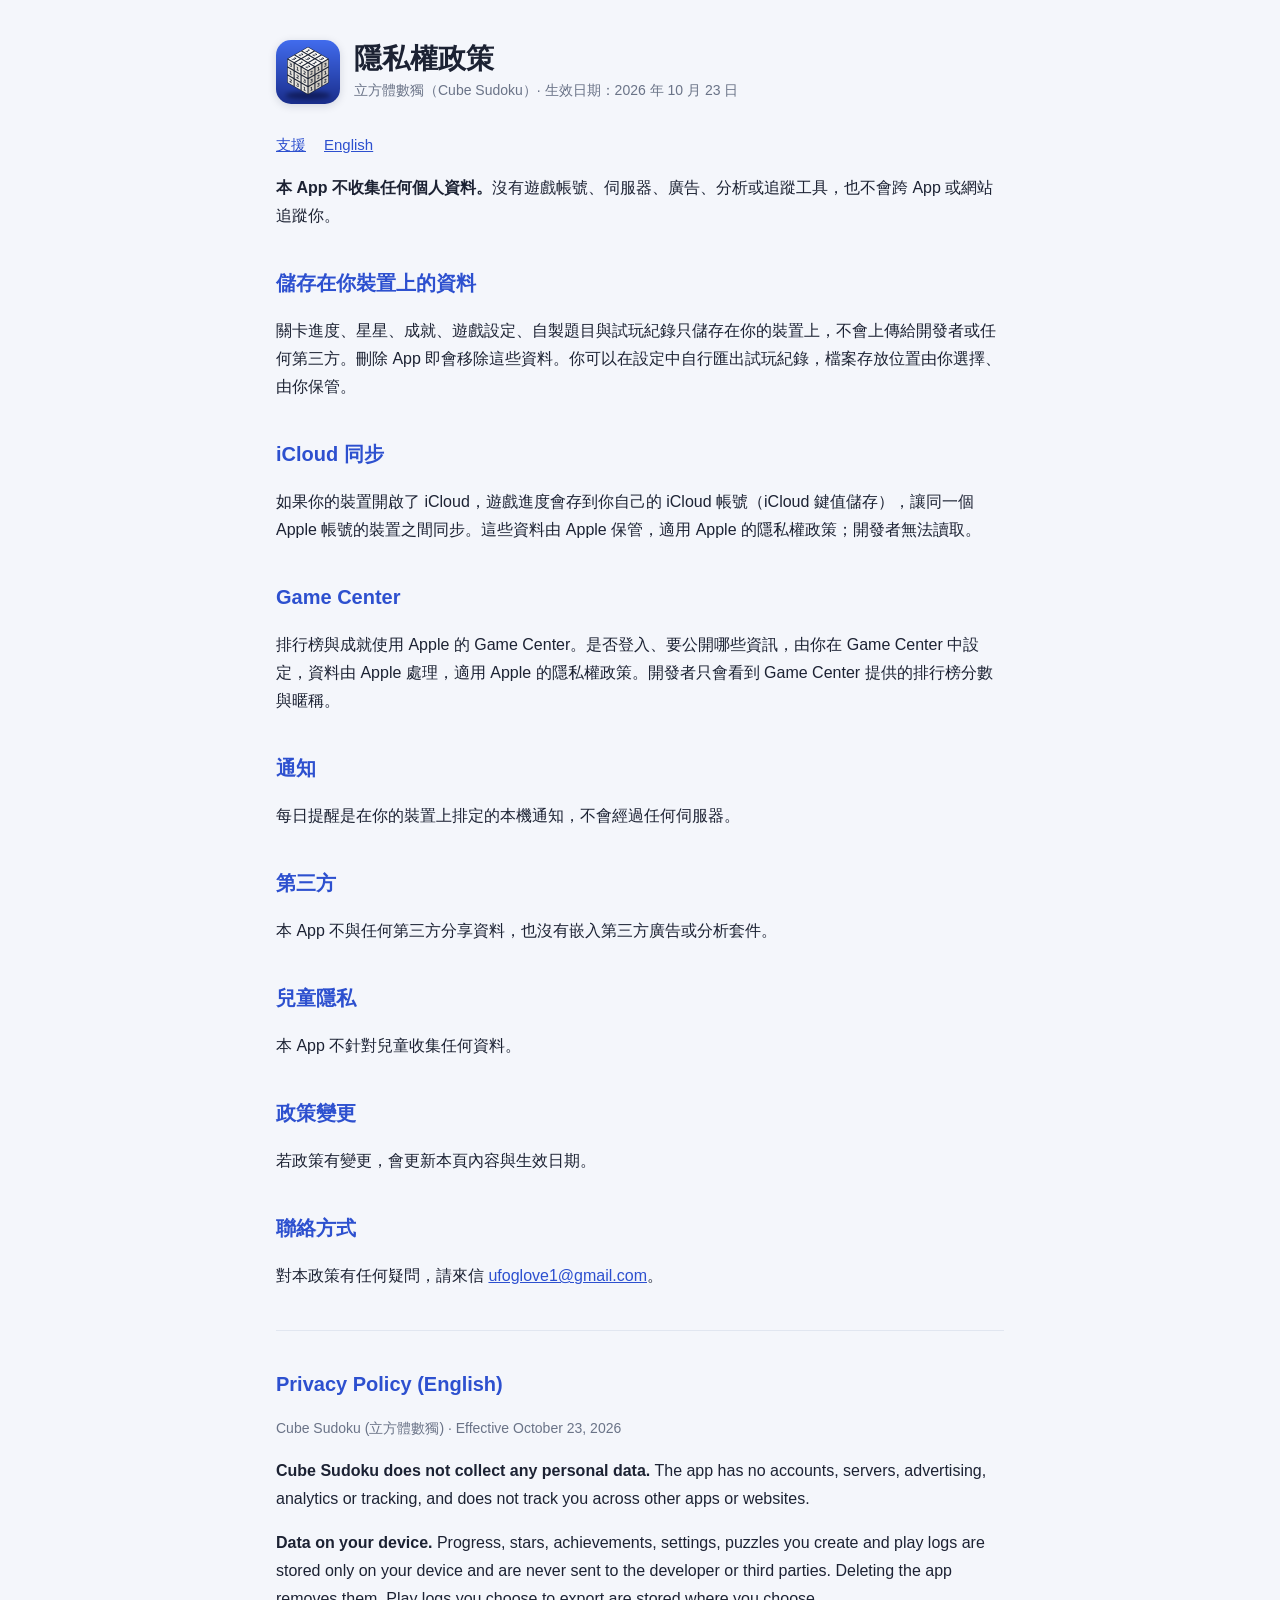
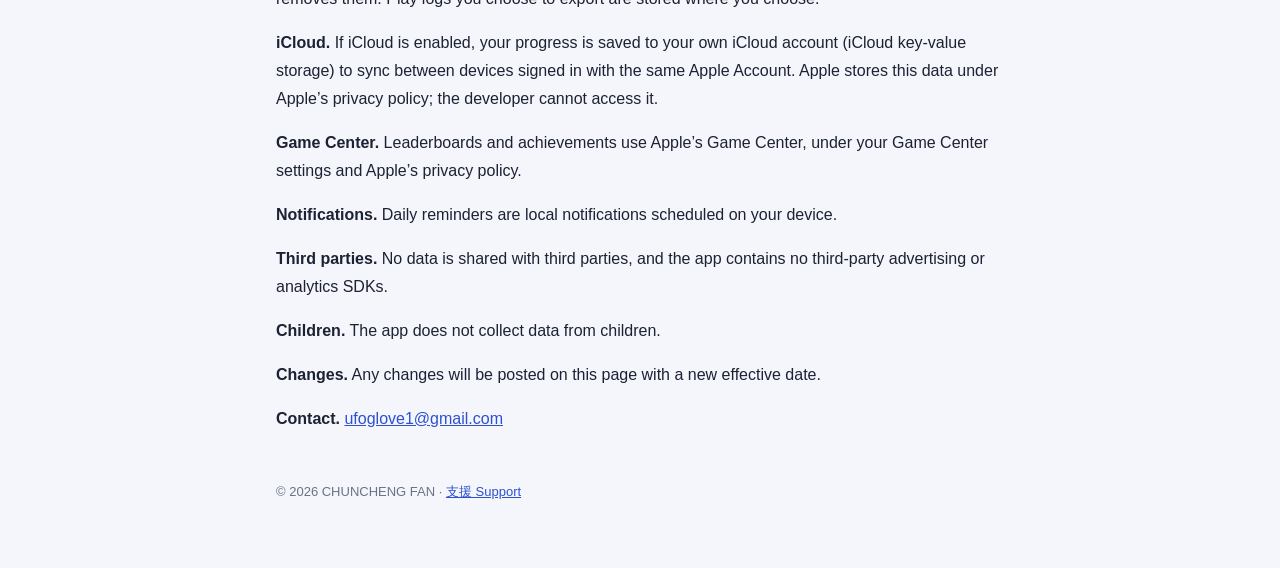
==== privacy.html @ f14a67f6 "立方體數獨支援頁與隱私權政策 Co-Authored-By: Claude Opus 5.5 <noreply@anthropic.com> Claude-Session: https://claud" ====
<!doctype html>
<html lang="zh-Hant">
<head>
<meta charset="utf-8">
<meta name="viewport" content="width=device-width, initial-scale=1">
<title>立方體數獨 隱私權政策</title>
<meta name="description" content="立方體數獨（Cube Sudoku）的隱私權政策：不收集任何個人資料。">
<link rel="icon" href="icon.png">
<link rel="stylesheet" href="style.css">
</head>
<body>
<main>
<header>
  <img src="icon.png" alt="立方體數獨 App 圖示">
  <div><h1>隱私權政策</h1><p class="sub">立方體數獨（Cube Sudoku）· 生效日期：2026 年 10 月 23 日</p></div>
</header>
<nav><a href="index.html">支援</a><a href="#en">English</a></nav>

<p><strong>本 App 不收集任何個人資料。</strong>沒有遊戲帳號、伺服器、廣告、分析或追蹤工具，也不會跨 App 或網站追蹤你。</p>

<h2>儲存在你裝置上的資料</h2>
<p>關卡進度、星星、成就、遊戲設定、自製題目與試玩紀錄只儲存在你的裝置上，不會上傳給開發者或任何第三方。刪除 App 即會移除這些資料。你可以在設定中自行匯出試玩紀錄，檔案存放位置由你選擇、由你保管。</p>

<h2>iCloud 同步</h2>
<p>如果你的裝置開啟了 iCloud，遊戲進度會存到你自己的 iCloud 帳號（iCloud 鍵值儲存），讓同一個 Apple 帳號的裝置之間同步。這些資料由 Apple 保管，適用 Apple 的隱私權政策；開發者無法讀取。</p>

<h2>Game Center</h2>
<p>排行榜與成就使用 Apple 的 Game Center。是否登入、要公開哪些資訊，由你在 Game Center 中設定，資料由 Apple 處理，適用 Apple 的隱私權政策。開發者只會看到 Game Center 提供的排行榜分數與暱稱。</p>

<h2>通知</h2>
<p>每日提醒是在你的裝置上排定的本機通知，不會經過任何伺服器。</p>

<h2>第三方</h2>
<p>本 App 不與任何第三方分享資料，也沒有嵌入第三方廣告或分析套件。</p>

<h2>兒童隱私</h2>
<p>本 App 不針對兒童收集任何資料。</p>

<h2>政策變更</h2>
<p>若政策有變更，會更新本頁內容與生效日期。</p>

<h2>聯絡方式</h2>
<p>對本政策有任何疑問，請來信 <a href="mailto:ufoglove1@gmail.com">ufoglove1@gmail.com</a>。</p>

<hr>
<h2 id="en">Privacy Policy (English)</h2>
<p class="muted">Cube Sudoku (立方體數獨) · Effective October 23, 2026</p>
<p><strong>Cube Sudoku does not collect any personal data.</strong> The app has no accounts, servers, advertising, analytics or tracking, and does not track you across other apps or websites.</p>
<p><strong>Data on your device.</strong> Progress, stars, achievements, settings, puzzles you create and play logs are stored only on your device and are never sent to the developer or third parties. Deleting the app removes them. Play logs you choose to export are stored where you choose.</p>
<p><strong>iCloud.</strong> If iCloud is enabled, your progress is saved to your own iCloud account (iCloud key-value storage) to sync between devices signed in with the same Apple Account. Apple stores this data under Apple’s privacy policy; the developer cannot access it.</p>
<p><strong>Game Center.</strong> Leaderboards and achievements use Apple’s Game Center, under your Game Center settings and Apple’s privacy policy.</p>
<p><strong>Notifications.</strong> Daily reminders are local notifications scheduled on your device.</p>
<p><strong>Third parties.</strong> No data is shared with third parties, and the app contains no third-party advertising or analytics SDKs.</p>
<p><strong>Children.</strong> The app does not collect data from children.</p>
<p><strong>Changes.</strong> Any changes will be posted on this page with a new effective date.</p>
<p><strong>Contact.</strong> <a href="mailto:ufoglove1@gmail.com">ufoglove1@gmail.com</a></p>
<footer>© 2026 CHUNCHENG FAN · <a href="index.html">支援 Support</a></footer>
</main>
</body>
</html>
---- style.css ----
:root { --bg: #F4F6FB; --panel: #FFFFFF; --text: #1C2233; --muted: #6A7387; --accent: #2D50CF; --line: #E1E6F0; }
@media (prefers-color-scheme: dark) { :root { --bg: #0F1320; --panel: #171C2C; --text: #E8ECF5; --muted: #8E97AB; --accent: #7F9BFF; --line: #262D42; } }
* { box-sizing: border-box; }
body { margin: 0; background: var(--bg); color: var(--text); font: 16px/1.75 -apple-system, BlinkMacSystemFont, "PingFang TC", "Noto Sans TC", "Segoe UI", sans-serif; }
main { max-width: 760px; margin: 0 auto; padding: 40px 16px 64px; }
header { display: flex; align-items: center; gap: 14px; margin-bottom: 28px; }
header img { width: 64px; height: 64px; border-radius: 15px; box-shadow: 0 2px 8px rgba(20, 30, 60, .15); }
h1 { font-size: 28px; margin: 0; line-height: 1.2; }
.sub { color: var(--muted); margin: 2px 0 0; font-size: 14px; }
h2 { font-size: 20px; margin: 36px 0 10px; color: var(--accent); }
h3 { font-size: 17px; margin: 22px 0 6px; }
.muted { color: var(--muted); font-size: 14px; }
a { color: var(--accent); }
nav { display: flex; gap: 18px; flex-wrap: wrap; margin-bottom: 8px; font-size: 15px; }
.card { background: var(--panel); border: 1px solid var(--line); border-radius: 12px; padding: 4px 18px 14px; margin-top: 14px; }
ul { padding-left: 22px; }
hr { border: 0; border-top: 1px solid var(--line); margin: 40px 0 24px; }
footer { color: var(--muted); font-size: 13px; margin-top: 48px; }
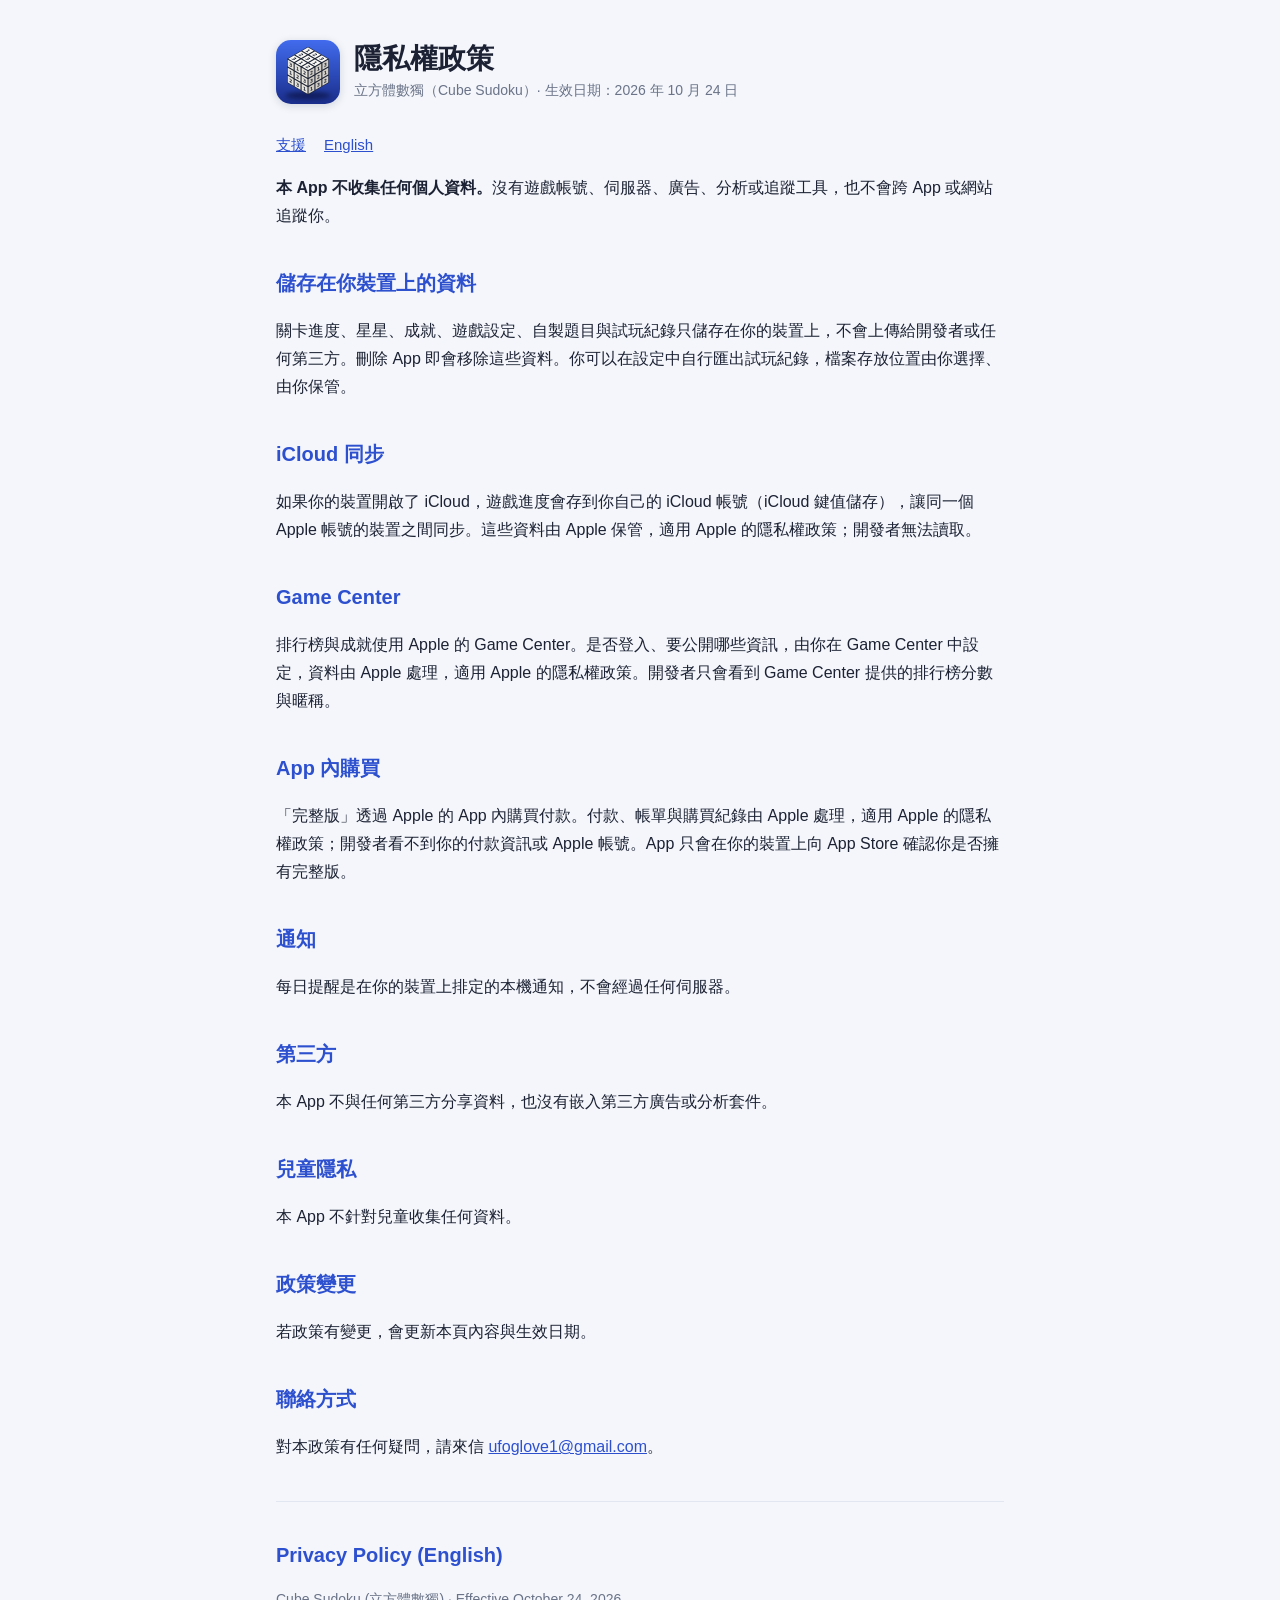
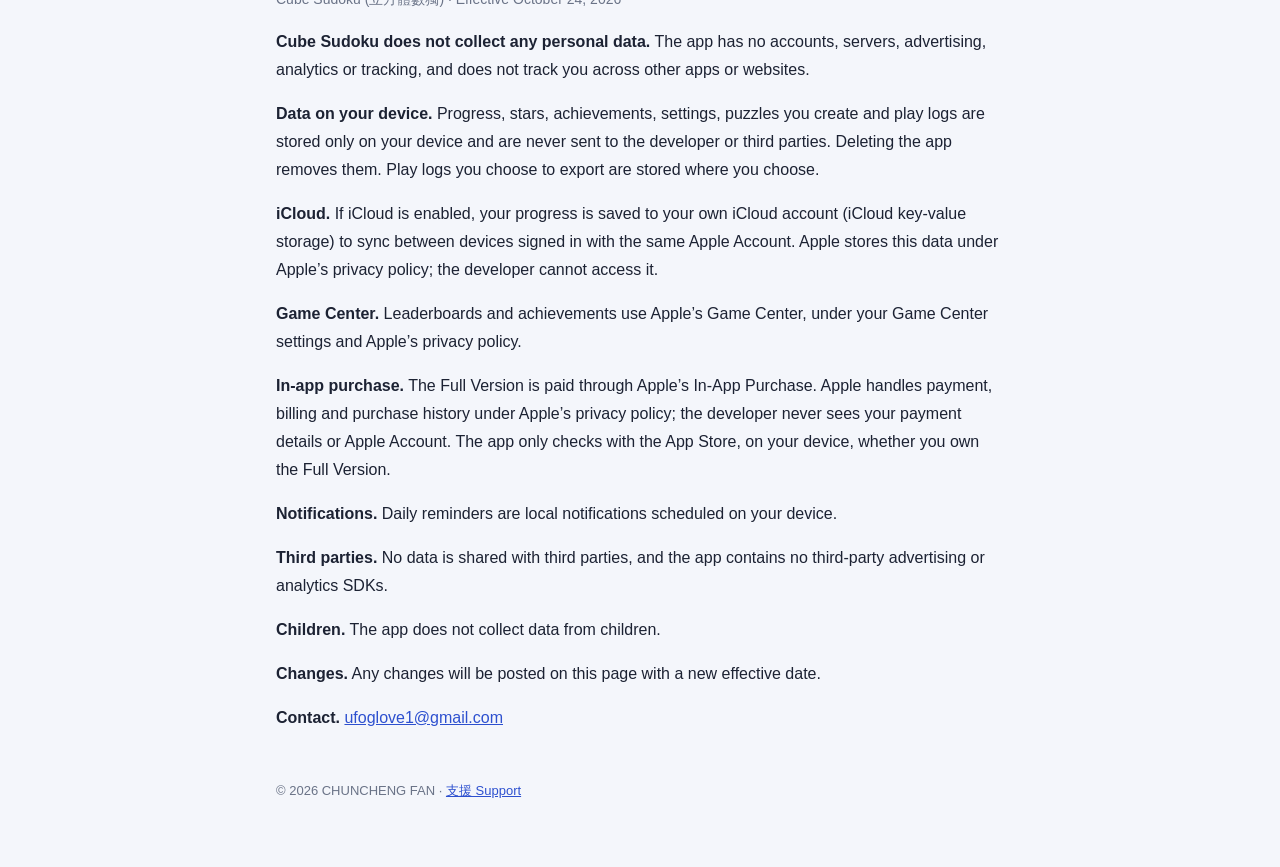
==== commit 9f172858: "支援頁與隱私權政策：加入完整版（App 內購買）說明 Co-Authored-By: Claude Opus 5.5 <noreply@anthropic.com> Claude-Session: h" ====
--- a/privacy.html
+++ b/privacy.html
@@ -12,7 +12,7 @@
 <main>
 <header>
   <img src="icon.png" alt="立方體數獨 App 圖示">
-  <div><h1>隱私權政策</h1><p class="sub">立方體數獨（Cube Sudoku）· 生效日期：2026 年 10 月 23 日</p></div>
+  <div><h1>隱私權政策</h1><p class="sub">立方體數獨（Cube Sudoku）· 生效日期：2026 年 10 月 24 日</p></div>
 </header>
 <nav><a href="index.html">支援</a><a href="#en">English</a></nav>
 
@@ -26,6 +26,9 @@
 
 <h2>Game Center</h2>
 <p>排行榜與成就使用 Apple 的 Game Center。是否登入、要公開哪些資訊，由你在 Game Center 中設定，資料由 Apple 處理，適用 Apple 的隱私權政策。開發者只會看到 Game Center 提供的排行榜分數與暱稱。</p>
+
+<h2>App 內購買</h2>
+<p>「完整版」透過 Apple 的 App 內購買付款。付款、帳單與購買紀錄由 Apple 處理，適用 Apple 的隱私權政策；開發者看不到你的付款資訊或 Apple 帳號。App 只會在你的裝置上向 App Store 確認你是否擁有完整版。</p>
 
 <h2>通知</h2>
 <p>每日提醒是在你的裝置上排定的本機通知，不會經過任何伺服器。</p>
@@ -44,11 +47,12 @@
 
 <hr>
 <h2 id="en">Privacy Policy (English)</h2>
-<p class="muted">Cube Sudoku (立方體數獨) · Effective October 23, 2026</p>
+<p class="muted">Cube Sudoku (立方體數獨) · Effective October 24, 2026</p>
 <p><strong>Cube Sudoku does not collect any personal data.</strong> The app has no accounts, servers, advertising, analytics or tracking, and does not track you across other apps or websites.</p>
 <p><strong>Data on your device.</strong> Progress, stars, achievements, settings, puzzles you create and play logs are stored only on your device and are never sent to the developer or third parties. Deleting the app removes them. Play logs you choose to export are stored where you choose.</p>
 <p><strong>iCloud.</strong> If iCloud is enabled, your progress is saved to your own iCloud account (iCloud key-value storage) to sync between devices signed in with the same Apple Account. Apple stores this data under Apple’s privacy policy; the developer cannot access it.</p>
 <p><strong>Game Center.</strong> Leaderboards and achievements use Apple’s Game Center, under your Game Center settings and Apple’s privacy policy.</p>
+<p><strong>In-app purchase.</strong> The Full Version is paid through Apple’s In-App Purchase. Apple handles payment, billing and purchase history under Apple’s privacy policy; the developer never sees your payment details or Apple Account. The app only checks with the App Store, on your device, whether you own the Full Version.</p>
 <p><strong>Notifications.</strong> Daily reminders are local notifications scheduled on your device.</p>
 <p><strong>Third parties.</strong> No data is shared with third parties, and the app contains no third-party advertising or analytics SDKs.</p>
 <p><strong>Children.</strong> The app does not collect data from children.</p>
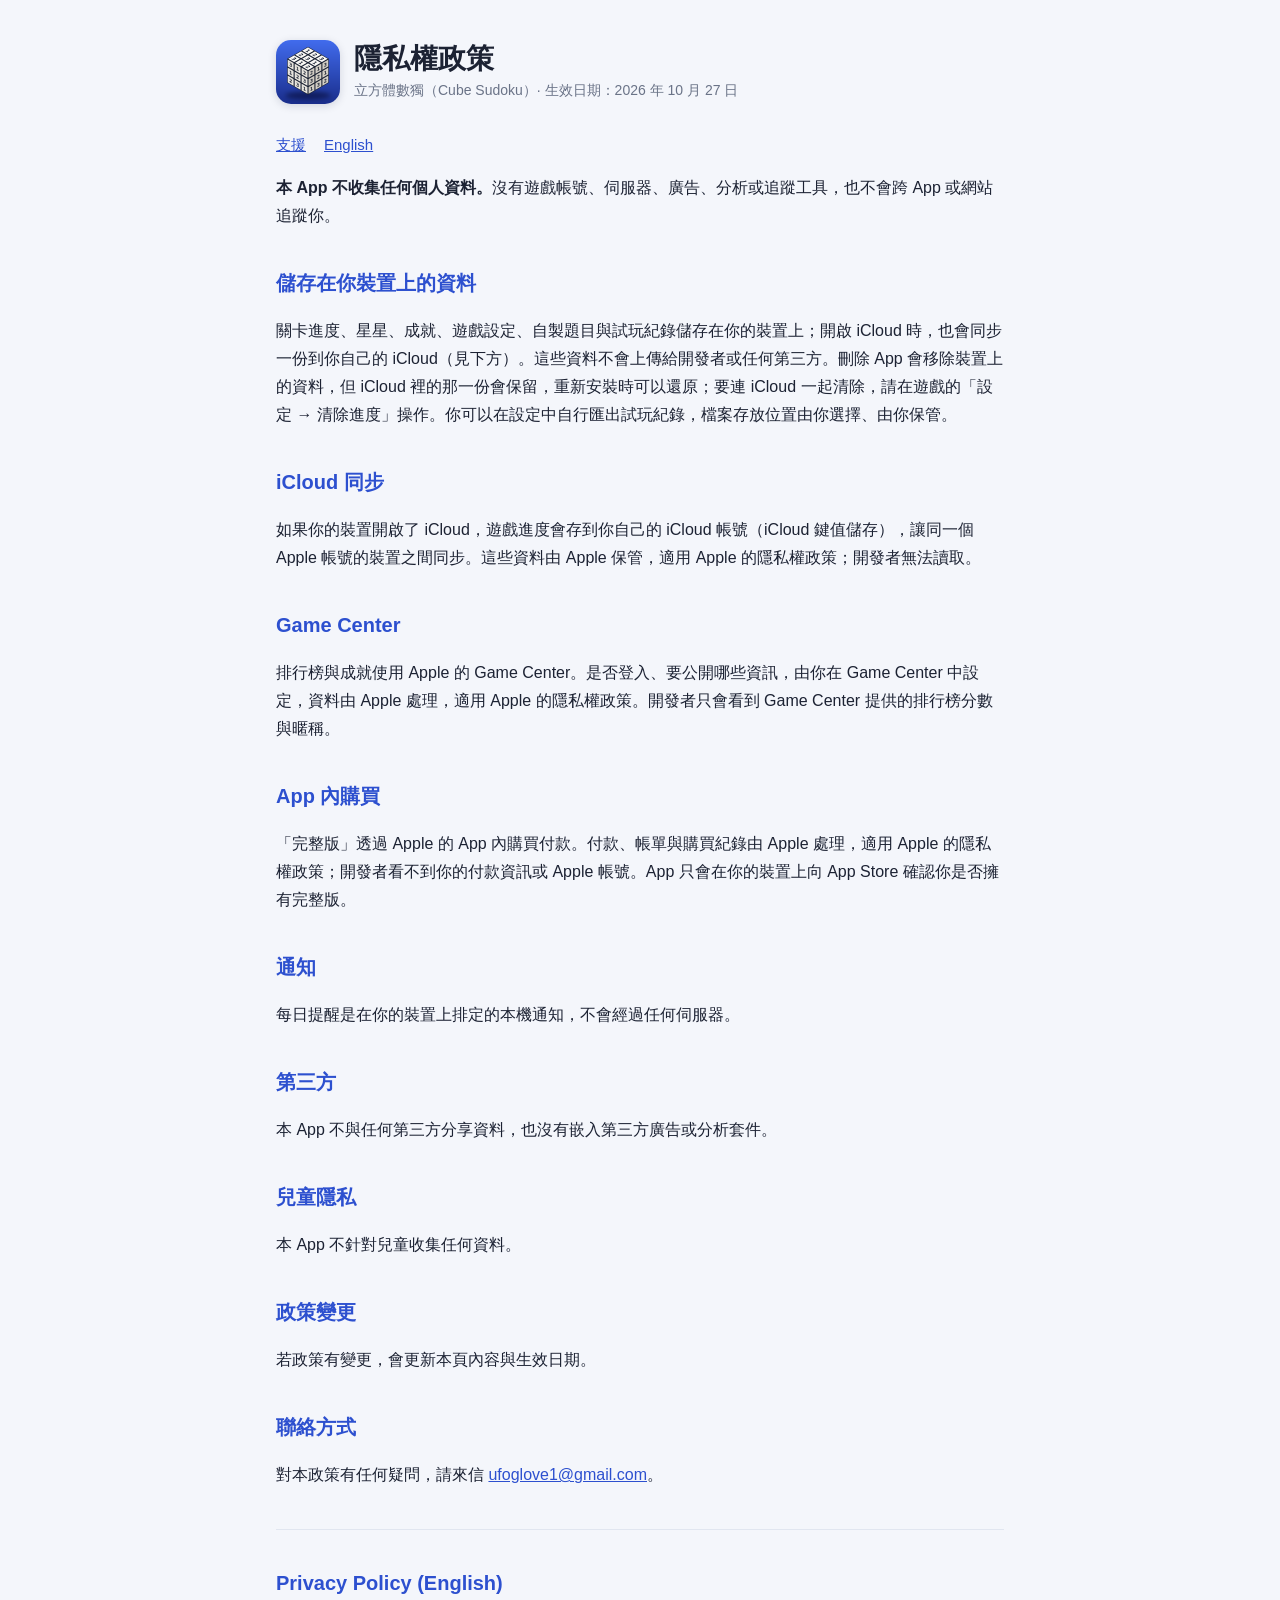
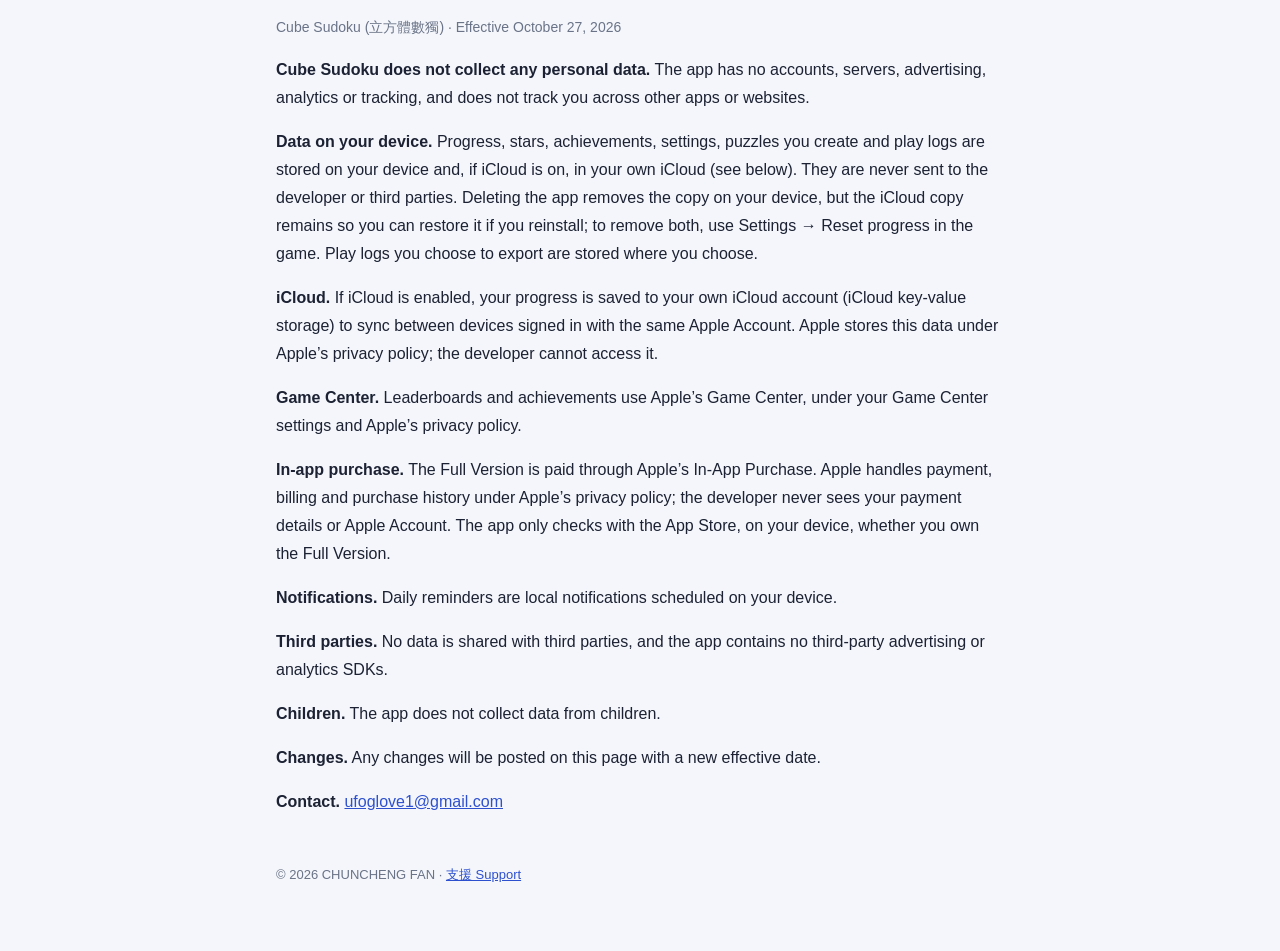
==== commit 74cdd84f: "隱私權政策：更正刪除資料與 iCloud 同步說明 Co-Authored-By: Claude Opus 5.5 <noreply@anthropic.com> Claude-Session: ht" ====
--- a/privacy.html
+++ b/privacy.html
@@ -12,14 +12,14 @@
 <main>
 <header>
   <img src="icon.png" alt="立方體數獨 App 圖示">
-  <div><h1>隱私權政策</h1><p class="sub">立方體數獨（Cube Sudoku）· 生效日期：2026 年 10 月 24 日</p></div>
+  <div><h1>隱私權政策</h1><p class="sub">立方體數獨（Cube Sudoku）· 生效日期：2026 年 10 月 27 日</p></div>
 </header>
 <nav><a href="index.html">支援</a><a href="#en">English</a></nav>
 
 <p><strong>本 App 不收集任何個人資料。</strong>沒有遊戲帳號、伺服器、廣告、分析或追蹤工具，也不會跨 App 或網站追蹤你。</p>
 
 <h2>儲存在你裝置上的資料</h2>
-<p>關卡進度、星星、成就、遊戲設定、自製題目與試玩紀錄只儲存在你的裝置上，不會上傳給開發者或任何第三方。刪除 App 即會移除這些資料。你可以在設定中自行匯出試玩紀錄，檔案存放位置由你選擇、由你保管。</p>
+<p>關卡進度、星星、成就、遊戲設定、自製題目與試玩紀錄儲存在你的裝置上；開啟 iCloud 時，也會同步一份到你自己的 iCloud（見下方）。這些資料不會上傳給開發者或任何第三方。刪除 App 會移除裝置上的資料，但 iCloud 裡的那一份會保留，重新安裝時可以還原；要連 iCloud 一起清除，請在遊戲的「設定 → 清除進度」操作。你可以在設定中自行匯出試玩紀錄，檔案存放位置由你選擇、由你保管。</p>
 
 <h2>iCloud 同步</h2>
 <p>如果你的裝置開啟了 iCloud，遊戲進度會存到你自己的 iCloud 帳號（iCloud 鍵值儲存），讓同一個 Apple 帳號的裝置之間同步。這些資料由 Apple 保管，適用 Apple 的隱私權政策；開發者無法讀取。</p>
@@ -47,9 +47,9 @@
 
 <hr>
 <h2 id="en">Privacy Policy (English)</h2>
-<p class="muted">Cube Sudoku (立方體數獨) · Effective October 24, 2026</p>
+<p class="muted">Cube Sudoku (立方體數獨) · Effective October 27, 2026</p>
 <p><strong>Cube Sudoku does not collect any personal data.</strong> The app has no accounts, servers, advertising, analytics or tracking, and does not track you across other apps or websites.</p>
-<p><strong>Data on your device.</strong> Progress, stars, achievements, settings, puzzles you create and play logs are stored only on your device and are never sent to the developer or third parties. Deleting the app removes them. Play logs you choose to export are stored where you choose.</p>
+<p><strong>Data on your device.</strong> Progress, stars, achievements, settings, puzzles you create and play logs are stored on your device and, if iCloud is on, in your own iCloud (see below). They are never sent to the developer or third parties. Deleting the app removes the copy on your device, but the iCloud copy remains so you can restore it if you reinstall; to remove both, use Settings → Reset progress in the game. Play logs you choose to export are stored where you choose.</p>
 <p><strong>iCloud.</strong> If iCloud is enabled, your progress is saved to your own iCloud account (iCloud key-value storage) to sync between devices signed in with the same Apple Account. Apple stores this data under Apple’s privacy policy; the developer cannot access it.</p>
 <p><strong>Game Center.</strong> Leaderboards and achievements use Apple’s Game Center, under your Game Center settings and Apple’s privacy policy.</p>
 <p><strong>In-app purchase.</strong> The Full Version is paid through Apple’s In-App Purchase. Apple handles payment, billing and purchase history under Apple’s privacy policy; the developer never sees your payment details or Apple Account. The app only checks with the App Store, on your device, whether you own the Full Version.</p>
